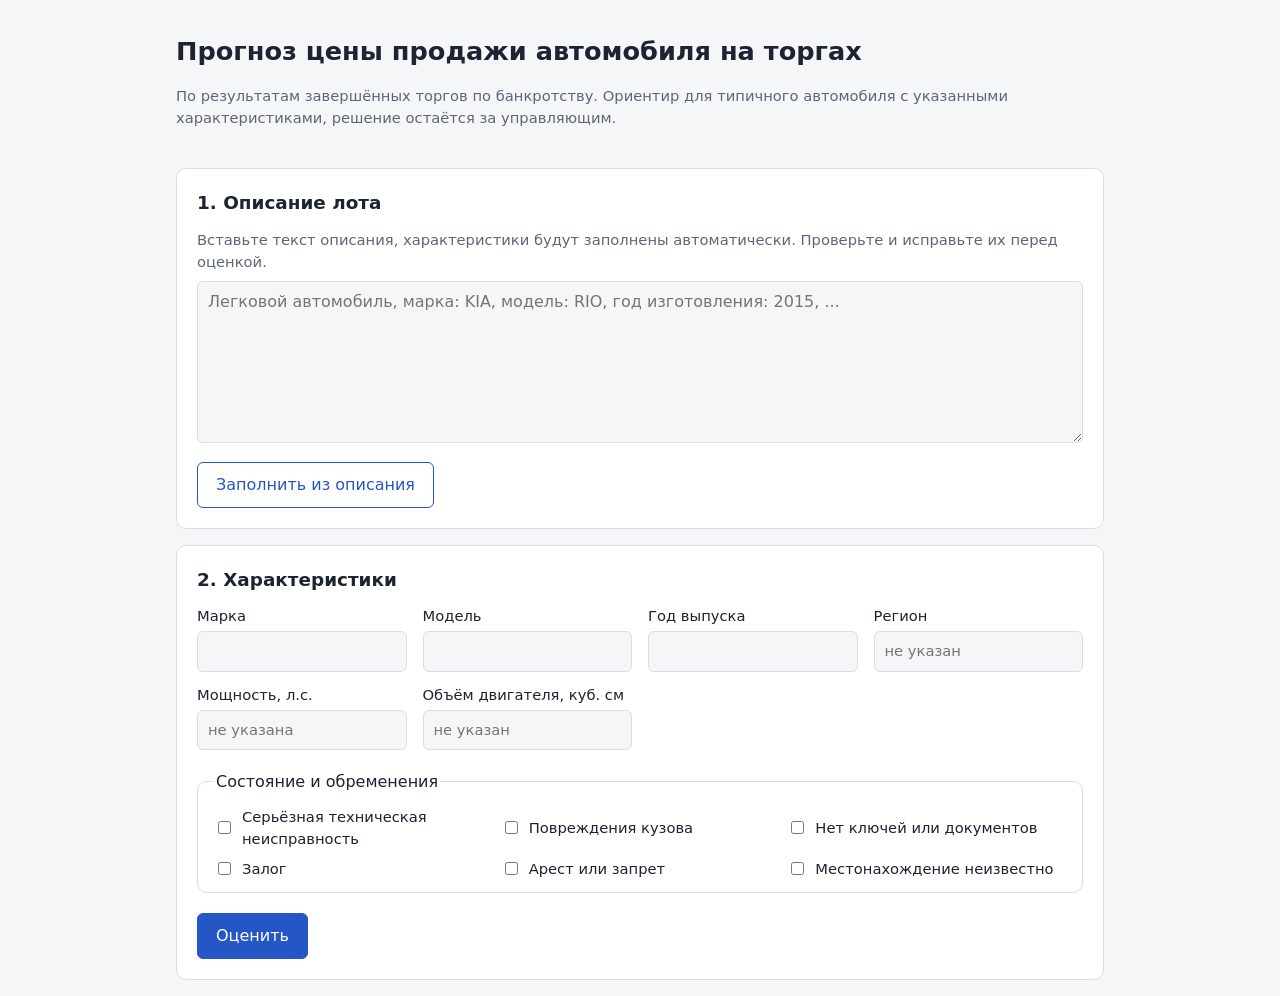
==== web/index.html @ de2bf685 "Collect and parse auction data, extract text features Co-Authored-By: Claude Opus 5.5 <noreply@anthr" ====
<!doctype html>
<html lang="ru">
<head>
  <meta charset="utf-8">
  <meta name="viewport" content="width=device-width, initial-scale=1">
  <title>Прогноз цены продажи</title>
  <link rel="stylesheet" href="style.css">
</head>
<body>
  <header class="header">
    <h1>Прогноз цены продажи автомобиля на торгах</h1>
    <p class="subtitle">По результатам завершённых торгов по банкротству. Ориентир для типичного автомобиля с указанными характеристиками, решение остаётся за управляющим.</p>
  </header>

  <main class="layout">
    <section class="card">
      <h2>1. Описание лота</h2>
      <label for="description" class="hint">Вставьте текст описания, характеристики будут заполнены автоматически. Проверьте и исправьте их перед оценкой.</label>
      <textarea id="description" rows="6" placeholder="Легковой автомобиль, марка: KIA, модель: RIO, год изготовления: 2015, ..."></textarea>
      <button type="button" id="extract-btn" class="secondary">Заполнить из описания</button>
    </section>

    <form id="lot-form" class="card">
      <h2>2. Характеристики</h2>
      <div class="grid">
        <label>Марка
          <input name="make" list="makes" required autocomplete="off">
          <datalist id="makes"></datalist>
        </label>
        <label>Модель
          <input name="model" required autocomplete="off">
        </label>
        <label>Год выпуска
          <input name="year" type="number" min="1960" max="2030" required>
        </label>
        <label>Регион
          <input name="region" placeholder="не указан">
        </label>
        <label>Мощность, л.с.
          <input name="power_hp" type="number" min="30" max="800" step="0.1" placeholder="не указана">
        </label>
        <label>Объём двигателя, куб. см
          <input name="engine_cc" type="number" min="600" max="8000" placeholder="не указан">
        </label>
      </div>

      <fieldset class="flags">
        <legend>Состояние и обременения</legend>
        <label title="Не на ходу, не заводится, требуется ремонт или замена двигателя или КПП, капитальный ремонт">
          <input type="checkbox" name="major_defect"> Серьёзная техническая неисправность
        </label>
        <label title="ДТП, вмятины, коррозия, деформация, разбитые стёкла и детали. Мелкие сколы не считаются">
          <input type="checkbox" name="damaged"> Повреждения кузова
        </label>
        <label title="Нет ключей, ПТС, СТС или других документов">
          <input type="checkbox" name="no_keys_or_docs"> Нет ключей или документов
        </label>
        <label title="Имущество в залоге">
          <input type="checkbox" name="pledge"> Залог
        </label>
        <label title="Арест, запрет на регистрационные действия, ограничения приставов">
          <input type="checkbox" name="arrest_or_ban"> Арест или запрет
        </label>
        <label title="Местонахождение неизвестно, ТС не передано управляющему, осмотр невозможен">
          <input type="checkbox" name="location_unknown"> Местонахождение неизвестно
        </label>
      </fieldset>

      <button type="submit" class="primary">Оценить</button>
    </form>

    <section id="result" class="card hidden" aria-live="polite">
      <h2>3. Оценка</h2>
      <p id="demo-note" class="warning hidden">Демо-режим: сервер модели не подключён, показаны условные данные.</p>
      <ul class="quartiles">
        <li><span class="share">25%</span> похожих автомобилей продаются дешевле <strong id="p25"></strong></li>
        <li><span class="share">50%</span> дешевле <strong id="p50"></strong></li>
        <li><span class="share">75%</span> дешевле <strong id="p75"></strong></li>
      </ul>
      <p class="hint">Половина похожих ТС продаётся в диапазоне от <span id="range-from"></span> до <span id="range-to"></span>. Это ориентир, стартовую цену выбирает управляющий.</p>
      <p id="reliability" class="warning hidden"></p>

      <h3>Рынок сейчас</h3>
      <p class="hint">Объявления на открытом рынке для сравнения. Цены в объявлениях обычно выше цены продажи на торгах.</p>
      <div id="market-links" class="market-links"></div>

      <h3>Главные факторы</h3>
      <ul id="factors" class="factors"></ul>

      <h3>Похожие проданные лоты</h3>
      <div class="table-wrap">
        <table>
          <thead>
            <tr><th>Автомобиль</th><th>Год</th><th>Дата продажи</th><th>Цена продажи</th><th></th></tr>
          </thead>
          <tbody id="comparables"></tbody>
        </table>
      </div>
    </section>
  </main>

  <script src="app.js"></script>
</body>
</html>
---- web/style.css ----
:root {
  --bg: #f5f6f8;
  --surface: #ffffff;
  --text: #1d2330;
  --muted: #5d6676;
  --border: #d9dde4;
  --accent: #2457c5;
  --accent-text: #ffffff;
  --warning-bg: #fff4d6;
  --warning-text: #6b4e00;
  --radius: 10px;
}

@media (prefers-color-scheme: dark) {
  :root {
    --bg: #14171d;
    --surface: #1d2129;
    --text: #e6e9ef;
    --muted: #9aa3b2;
    --border: #2e3440;
    --accent: #5b8cff;
    --accent-text: #0b0e13;
    --warning-bg: #3a2f10;
    --warning-text: #f2d48a;
  }
}

* {
  box-sizing: border-box;
}

body {
  margin: 0;
  background: var(--bg);
  color: var(--text);
  font: 16px/1.5 system-ui, -apple-system, "Segoe UI", Roboto, sans-serif;
}

.header {
  max-width: 960px;
  margin: 0 auto;
  padding: 32px 16px 8px;
}

h1 {
  margin: 0 0 8px;
  font-size: 1.6rem;
}

h2 {
  margin: 0 0 12px;
  font-size: 1.15rem;
}

h3 {
  margin: 24px 0 8px;
  font-size: 1rem;
}

.subtitle,
.hint {
  color: var(--muted);
  font-size: 0.92rem;
}

.layout {
  max-width: 960px;
  margin: 0 auto;
  padding: 16px;
  display: grid;
  gap: 16px;
}

.card {
  background: var(--surface);
  border: 1px solid var(--border);
  border-radius: var(--radius);
  padding: 20px;
}

.grid {
  display: grid;
  grid-template-columns: repeat(auto-fit, minmax(200px, 1fr));
  gap: 12px 16px;
}

label {
  display: flex;
  flex-direction: column;
  gap: 4px;
  font-size: 0.92rem;
}

input,
textarea {
  font: inherit;
  color: var(--text);
  background: var(--bg);
  border: 1px solid var(--border);
  border-radius: 6px;
  padding: 8px 10px;
}

textarea {
  width: 100%;
  margin: 8px 0 12px;
  resize: vertical;
}

input:focus,
textarea:focus,
button:focus-visible {
  outline: 2px solid var(--accent);
  outline-offset: 1px;
}

.flags {
  margin: 20px 0;
  border: 1px solid var(--border);
  border-radius: var(--radius);
  padding: 12px 16px;
  display: grid;
  grid-template-columns: repeat(auto-fit, minmax(260px, 1fr));
  gap: 8px;
}

.flags label {
  flex-direction: row;
  align-items: center;
  gap: 8px;
  cursor: help;
}

button {
  font: inherit;
  border-radius: 6px;
  padding: 10px 18px;
  cursor: pointer;
  border: 1px solid var(--accent);
}

.primary {
  background: var(--accent);
  color: var(--accent-text);
}

.secondary {
  background: transparent;
  color: var(--accent);
}

.quartiles {
  list-style: none;
  padding: 0;
  margin: 0 0 12px;
  display: grid;
  gap: 6px;
  font-size: 1.05rem;
}

.share {
  display: inline-block;
  min-width: 3.2em;
  font-weight: 600;
  color: var(--accent);
}

.factors {
  margin: 0;
  padding-left: 20px;
}

.market-links {
  display: grid;
  grid-template-columns: repeat(auto-fit, minmax(200px, 1fr));
  gap: 12px;
}

.market-card {
  display: flex;
  flex-direction: column;
  gap: 4px;
  padding: 14px 16px;
  border: 1px solid var(--border);
  border-radius: var(--radius);
  background: var(--bg);
  color: var(--text);
  text-decoration: none;
  transition: border-color 0.15s;
}

.market-card:hover,
.market-card:focus-visible {
  border-color: var(--accent);
}

.market-card .site {
  font-weight: 600;
}

.market-card .query {
  color: var(--muted);
  font-size: 0.9rem;
}

.market-card .open {
  margin-top: 6px;
  color: var(--accent);
  font-size: 0.9rem;
}

.warning {
  background: var(--warning-bg);
  color: var(--warning-text);
  border-radius: 6px;
  padding: 8px 12px;
  font-size: 0.92rem;
}

.table-wrap {
  overflow-x: auto;
}

table {
  width: 100%;
  border-collapse: collapse;
  font-size: 0.92rem;
}

th,
td {
  text-align: left;
  padding: 8px;
  border-bottom: 1px solid var(--border);
  white-space: nowrap;
}

td a {
  color: var(--accent);
}

.hidden {
  display: none;
}
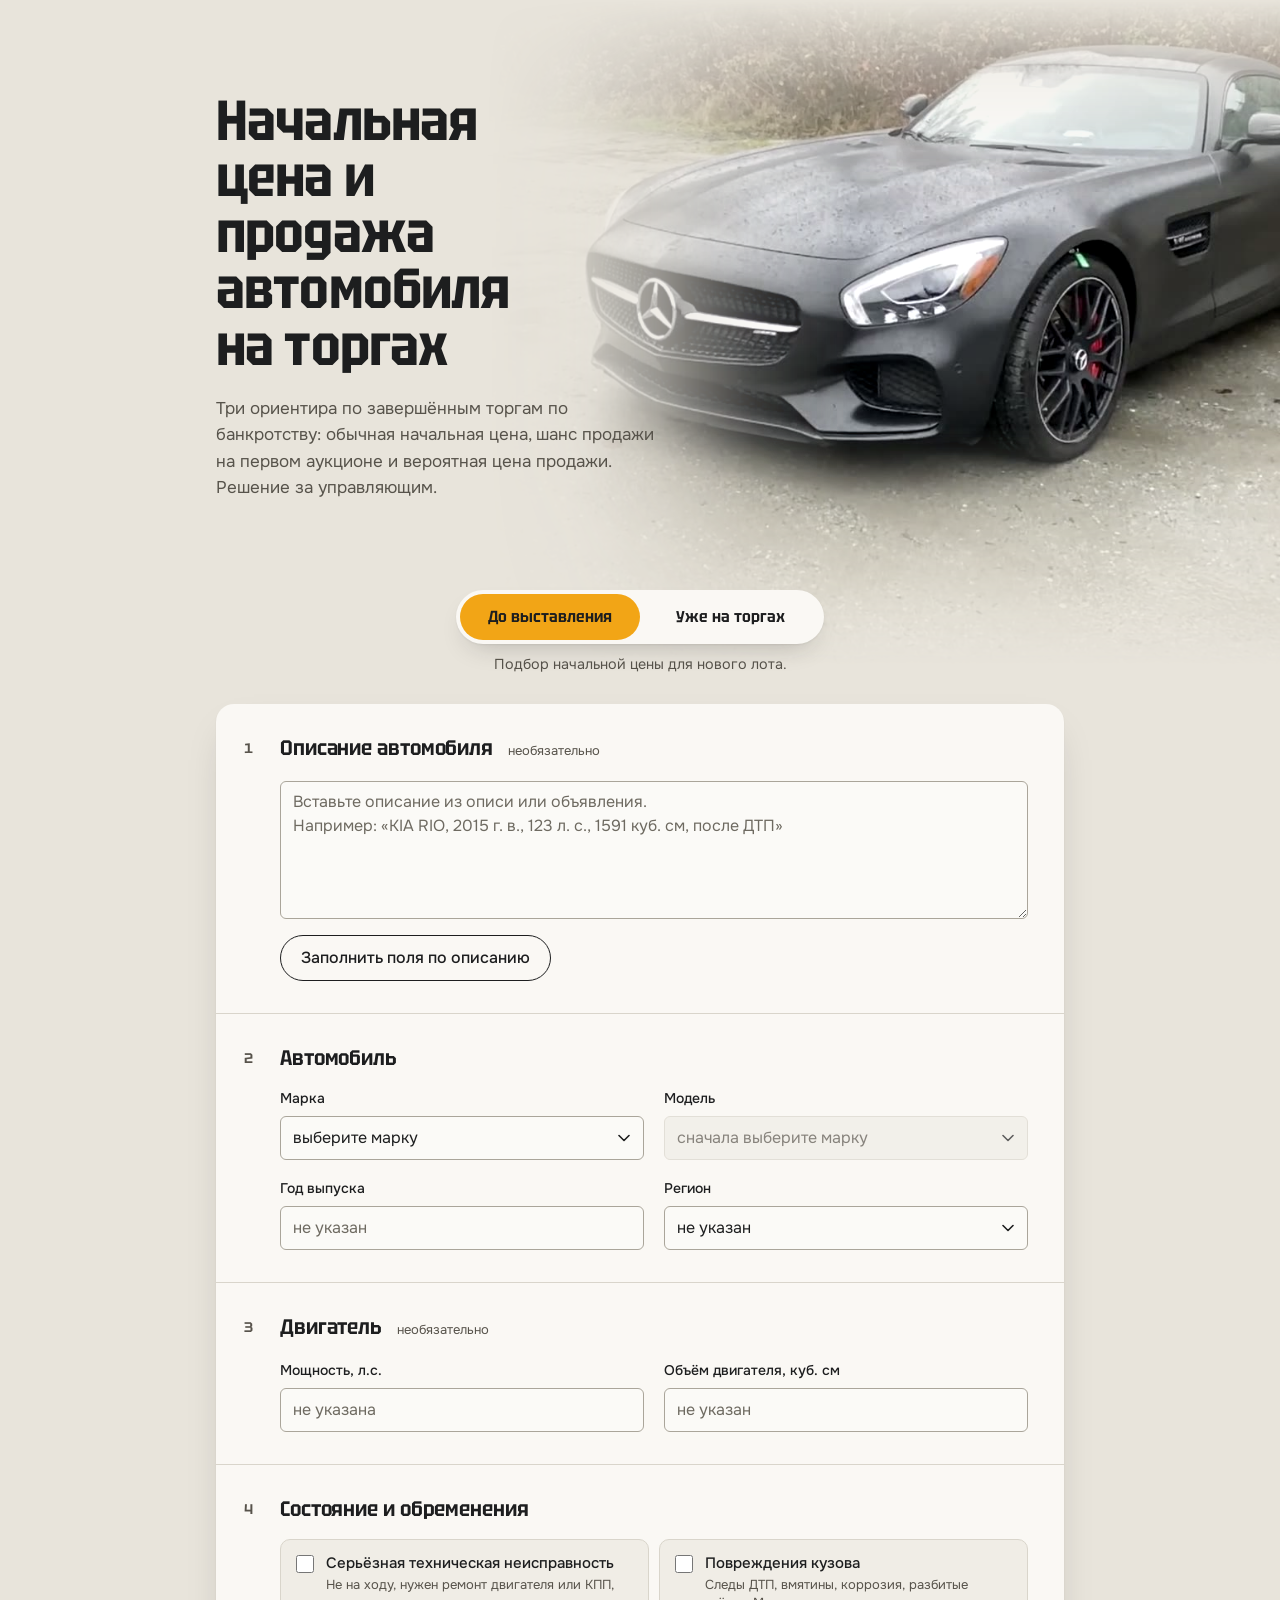
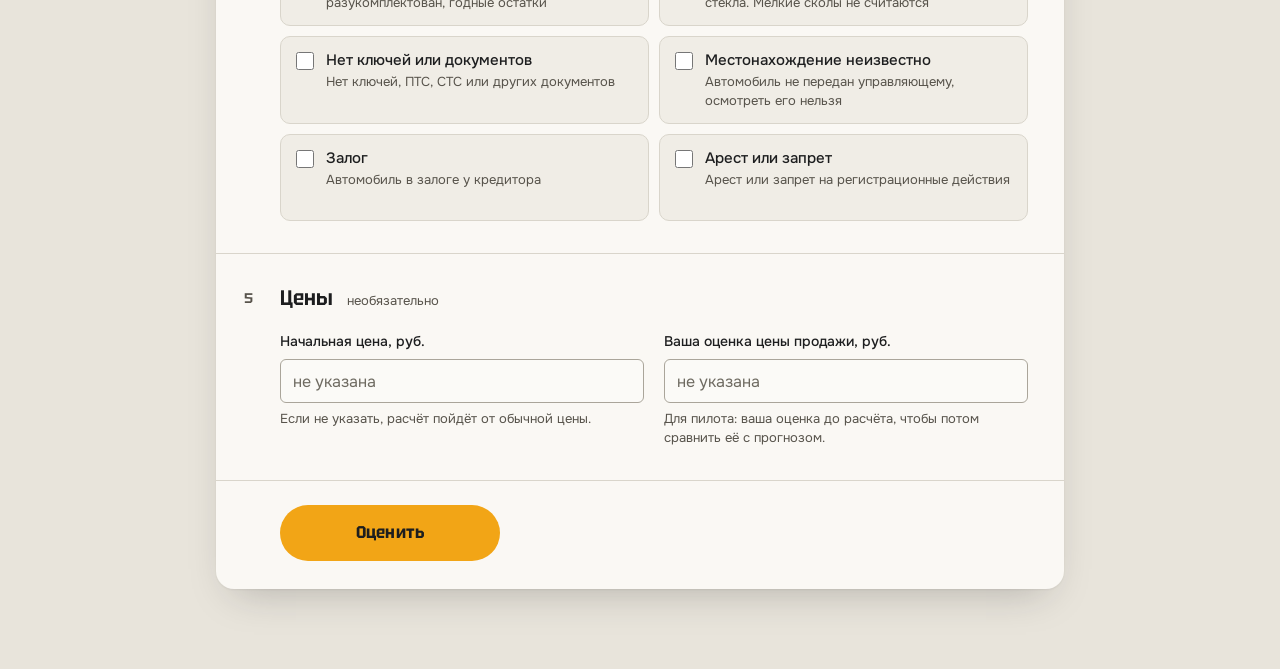
==== commit 4115ddac: "Add web UI, models and experiment journal Model work since the parsing commit: regex extraction rewr" ====
--- a/web/index.html
+++ b/web/index.html
@@ -3,102 +3,274 @@
 <head>
   <meta charset="utf-8">
   <meta name="viewport" content="width=device-width, initial-scale=1">
-  <title>Прогноз цены продажи</title>
-  <link rel="stylesheet" href="style.css">
+  <meta name="color-scheme" content="light">
+  <meta name="theme-color" content="#e8e4db">
+  <title>Цена автомобиля на торгах</title>
+  <link rel="preload" href="fonts/Onest.woff2" as="font" type="font/woff2" crossorigin>
+  <link rel="preload" href="fonts/Tektur.woff2" as="font" type="font/woff2" crossorigin>
+  <link rel="stylesheet" href="style.css?v=11">
 </head>
-<body>
-  <header class="header">
-    <h1>Прогноз цены продажи автомобиля на торгах</h1>
-    <p class="subtitle">По результатам завершённых торгов по банкротству. Ориентир для типичного автомобиля с указанными характеристиками, решение остаётся за управляющим.</p>
+<body data-mode="prepare">
+  <header class="hero">
+    <div class="hero-media" aria-hidden="true">
+      <video id="hero-video" class="hero-video" src="media/amg.mp4" poster="media/amg.jpg" muted loop playsinline preload="auto"></video>
+    </div>
+    <div class="hero-inner">
+      <h1>Начальная цена и продажа автомобиля на торгах</h1>
+      <p class="subtitle">Три ориентира по завершённым торгам по банкротству: обычная начальная цена, шанс продажи на первом аукционе и вероятная цена продажи. Решение за управляющим.</p>
+    </div>
   </header>
 
   <main class="layout">
-    <section class="card">
-      <h2>1. Описание лота</h2>
-      <label for="description" class="hint">Вставьте текст описания, характеристики будут заполнены автоматически. Проверьте и исправьте их перед оценкой.</label>
-      <textarea id="description" rows="6" placeholder="Легковой автомобиль, марка: KIA, модель: RIO, год изготовления: 2015, ..."></textarea>
-      <button type="button" id="extract-btn" class="secondary">Заполнить из описания</button>
-    </section>
-
-    <form id="lot-form" class="card">
-      <h2>2. Характеристики</h2>
-      <div class="grid">
-        <label>Марка
-          <input name="make" list="makes" required autocomplete="off">
-          <datalist id="makes"></datalist>
-        </label>
-        <label>Модель
-          <input name="model" required autocomplete="off">
-        </label>
-        <label>Год выпуска
-          <input name="year" type="number" min="1960" max="2030" required>
-        </label>
-        <label>Регион
-          <input name="region" placeholder="не указан">
-        </label>
-        <label>Мощность, л.с.
-          <input name="power_hp" type="number" min="30" max="800" step="0.1" placeholder="не указана">
-        </label>
-        <label>Объём двигателя, куб. см
-          <input name="engine_cc" type="number" min="600" max="8000" placeholder="не указан">
-        </label>
-      </div>
-
-      <fieldset class="flags">
-        <legend>Состояние и обременения</legend>
-        <label title="Не на ходу, не заводится, требуется ремонт или замена двигателя или КПП, капитальный ремонт">
-          <input type="checkbox" name="major_defect"> Серьёзная техническая неисправность
-        </label>
-        <label title="ДТП, вмятины, коррозия, деформация, разбитые стёкла и детали. Мелкие сколы не считаются">
-          <input type="checkbox" name="damaged"> Повреждения кузова
-        </label>
-        <label title="Нет ключей, ПТС, СТС или других документов">
-          <input type="checkbox" name="no_keys_or_docs"> Нет ключей или документов
-        </label>
-        <label title="Имущество в залоге">
-          <input type="checkbox" name="pledge"> Залог
-        </label>
-        <label title="Арест, запрет на регистрационные действия, ограничения приставов">
-          <input type="checkbox" name="arrest_or_ban"> Арест или запрет
-        </label>
-        <label title="Местонахождение неизвестно, ТС не передано управляющему, осмотр невозможен">
-          <input type="checkbox" name="location_unknown"> Местонахождение неизвестно
-        </label>
-      </fieldset>
-
-      <button type="submit" class="primary">Оценить</button>
-    </form>
-
-    <section id="result" class="card hidden" aria-live="polite">
-      <h2>3. Оценка</h2>
-      <p id="demo-note" class="warning hidden">Демо-режим: сервер модели не подключён, показаны условные данные.</p>
-      <ul class="quartiles">
-        <li><span class="share">25%</span> похожих автомобилей продаются дешевле <strong id="p25"></strong></li>
-        <li><span class="share">50%</span> дешевле <strong id="p50"></strong></li>
-        <li><span class="share">75%</span> дешевле <strong id="p75"></strong></li>
-      </ul>
-      <p class="hint">Половина похожих ТС продаётся в диапазоне от <span id="range-from"></span> до <span id="range-to"></span>. Это ориентир, стартовую цену выбирает управляющий.</p>
-      <p id="reliability" class="warning hidden"></p>
-
-      <h3>Рынок сейчас</h3>
-      <p class="hint">Объявления на открытом рынке для сравнения. Цены в объявлениях обычно выше цены продажи на торгах.</p>
-      <div id="market-links" class="market-links"></div>
-
-      <h3>Главные факторы</h3>
-      <ul id="factors" class="factors"></ul>
-
-      <h3>Похожие проданные лоты</h3>
-      <div class="table-wrap">
-        <table>
-          <thead>
-            <tr><th>Автомобиль</th><th>Год</th><th>Дата продажи</th><th>Цена продажи</th><th></th></tr>
-          </thead>
-          <tbody id="comparables"></tbody>
-        </table>
-      </div>
+    <div class="mode-bar">
+      <div class="mode-switch" role="tablist" aria-label="Что вы делаете">
+        <span class="mode-thumb" aria-hidden="true"></span>
+        <button type="button" role="tab" aria-selected="true" data-mode="prepare">До выставления</button>
+        <button type="button" role="tab" aria-selected="false" data-mode="check">Уже на торгах</button>
+      </div>
+      <p class="mode-note prepare-only">Подбор начальной цены для нового лота.</p>
+      <p class="mode-note check-only">Оценка лота на ЦДТ.</p>
+    </div>
+
+    <div class="sheet">
+      <section class="step" aria-labelledby="s1">
+        <span class="step-num" aria-hidden="true">1</span>
+        <div class="step-body prepare-only">
+          <h2 id="s1">Описание автомобиля <span class="optional">необязательно</span></h2>
+          <textarea id="description" rows="5" maxlength="20000" placeholder="Вставьте описание из описи или объявления.&#10;Например: «KIA RIO, 2015 г. в., 123 л. с., 1591 куб. см, после ДТП»"></textarea>
+          <div class="row">
+            <button type="button" id="extract-btn" class="secondary">Заполнить поля по описанию</button>
+            <p id="extract-status" class="status" role="status"></p>
+          </div>
+        </div>
+        <div class="step-body check-only">
+          <h2 id="s1-check">Ссылка на карточку лота</h2>
+          <div class="link-row">
+            <label class="field"><span class="sr-only">Ссылка на карточку лота ЦДТ</span>
+              <input id="lot-link" maxlength="300" placeholder="https://torgi.cdtrf.ru/trades/361833" autocomplete="off" inputmode="url">
+            </label>
+            <button type="button" id="link-btn" class="secondary">Загрузить</button>
+          </div>
+          <p id="link-status" class="status" role="status"></p>
+        </div>
+      </section>
+
+      <form id="lot-form" novalidate>
+        <section class="step" aria-labelledby="s2">
+          <span class="step-num" aria-hidden="true">2</span>
+          <div class="step-body">
+            <h2 id="s2">Автомобиль</h2>
+            <div class="grid two">
+              <label class="field"><span class="field-name">Марка</span>
+                <select name="make" required></select>
+              </label>
+              <label class="field"><span class="field-name">Модель</span>
+                <select name="model" required disabled></select>
+                <input name="model_other" class="hidden" maxlength="60" placeholder="впишите модель" autocomplete="off">
+              </label>
+              <label class="field"><span class="field-name">Год выпуска</span>
+                <input name="year" class="num" inputmode="numeric" maxlength="4" placeholder="не указан" required autocomplete="off">
+              </label>
+              <label class="field"><span class="field-name">Регион</span>
+                <select name="region">
+                  <option value="">не указан</option>
+                </select>
+              </label>
+            </div>
+          </div>
+        </section>
+
+        <section class="step" aria-labelledby="s3">
+          <span class="step-num" aria-hidden="true">3</span>
+          <div class="step-body">
+            <h2 id="s3">Двигатель <span class="optional">необязательно</span></h2>
+            <div class="grid two">
+              <label class="field"><span class="field-name">Мощность, л.с.</span>
+                <input name="power_hp" class="num" inputmode="decimal" maxlength="6" placeholder="не указана" autocomplete="off">
+              </label>
+              <label class="field"><span class="field-name">Объём двигателя, куб. см</span>
+                <input name="engine_cc" class="num" inputmode="numeric" maxlength="5" placeholder="не указан" autocomplete="off">
+              </label>
+            </div>
+          </div>
+        </section>
+
+        <section class="step" aria-labelledby="s4">
+          <span class="step-num" aria-hidden="true">4</span>
+          <div class="step-body">
+            <h2 id="s4">Состояние и обременения</h2>
+            <div class="grid two flags">
+              <label class="check">
+                <input type="checkbox" name="major_defect">
+                <span class="check-text"><span class="check-name">Серьёзная техническая неисправность</span><small>Не на ходу, нужен ремонт двигателя или КПП, разукомплектован, годные остатки</small></span>
+              </label>
+              <label class="check">
+                <input type="checkbox" name="damaged">
+                <span class="check-text"><span class="check-name">Повреждения кузова</span><small>Следы ДТП, вмятины, коррозия, разбитые стёкла. Мелкие сколы не считаются</small></span>
+              </label>
+              <label class="check">
+                <input type="checkbox" name="no_keys_or_docs">
+                <span class="check-text"><span class="check-name">Нет ключей или документов</span><small>Нет ключей, ПТС, СТС или других документов</small></span>
+              </label>
+              <label class="check">
+                <input type="checkbox" name="location_unknown">
+                <span class="check-text"><span class="check-name">Местонахождение неизвестно</span><small>Автомобиль не передан управляющему, осмотреть его нельзя</small></span>
+              </label>
+              <label class="check">
+                <input type="checkbox" name="pledge">
+                <span class="check-text"><span class="check-name">Залог</span><small>Автомобиль в залоге у кредитора</small></span>
+              </label>
+              <label class="check">
+                <input type="checkbox" name="arrest_or_ban">
+                <span class="check-text"><span class="check-name">Арест или запрет</span><small>Арест или запрет на регистрационные действия</small></span>
+              </label>
+            </div>
+          </div>
+        </section>
+
+        <section class="step prepare-only" aria-labelledby="s5">
+          <span class="step-num" aria-hidden="true">5</span>
+          <div class="step-body">
+            <h2 id="s5">Цены <span class="optional">необязательно</span></h2>
+            <div class="grid two">
+              <label class="field"><span class="field-name">Начальная цена, руб.</span>
+                <input name="first_price" class="num" inputmode="numeric" maxlength="11" placeholder="не указана" autocomplete="off">
+                <span class="field-note">Если не указать, расчёт пойдёт от обычной цены.</span>
+              </label>
+              <label class="field prepare-only"><span class="field-name">Ваша оценка цены продажи, руб.</span>
+                <input name="blind_estimate" class="num" inputmode="numeric" maxlength="11" placeholder="не указана" autocomplete="off">
+                <span class="field-note">Для пилота: ваша оценка до расчёта, чтобы потом сравнить её с прогнозом.</span>
+              </label>
+            </div>
+          </div>
+        </section>
+
+        <div class="submit-row">
+          <button type="submit" class="primary">Оценить</button>
+        </div>
+      </form>
+    </div>
+
+    <section id="result" class="sheet result hidden" aria-labelledby="s6" aria-live="polite" tabindex="-1">
+      <div class="print-header" id="print-header">
+        <p class="print-title">Справка: начальная цена и прогноз продажи на торгах</p>
+        <p id="print-lot"></p>
+        <p id="print-flags"></p>
+        <p class="print-meta" id="print-meta"></p>
+      </div>
+      <div class="step">
+        <span class="step-num" aria-hidden="true">6</span>
+        <div class="step-body">
+          <h2 id="s6">Начальная цена</h2>
+          <p id="demo-note" class="warning hidden">Демо-режим: сервер модели не подключён, показаны условные данные.</p>
+
+          <div class="forecast">
+            <p class="forecast-label">Обычная начальная цена для таких автомобилей</p>
+            <p class="forecast-value" id="typical-p50"></p>
+            <p class="forecast-range">У половины похожих лотов начальная цена от <span><span id="typical-from"></span> до <span id="typical-to"></span></span></p>
+          </div>
+
+          <h3>Доля продаж на первых торгах</h3>
+          <p class="hint">Варианты начальной цены и доля похожих лотов, проданных при ней на первом аукционе. Первый аукцион - около 25 дней приёма заявок; если покупателя нет, следует повторный аукцион на 10% дешевле, затем публичное предложение.<span class="screen-only prepare-only"> Выберите цену или впишите свою.</span><span class="screen-only check-only"> Нажмите на цену, чтобы увидеть прогноз.</span></p>
+          <ol class="ladder" id="ladder" aria-label="Начальная цена и доля продаж на первых торгах"></ol>
+          <form id="price-form" class="price-form prepare-only" novalidate>
+            <label class="field"><span class="field-name">Начальная цена, руб.</span>
+              <input id="chosen-price" name="chosen_price" class="num" inputmode="numeric" maxlength="11" placeholder="например: 850 000" autocomplete="off" aria-describedby="chosen-error">
+              <span class="field-error" id="chosen-error"></span>
+            </label>
+            <button type="submit" class="secondary">Рассчитать</button>
+          </form>
+          <p id="reliability" class="warning hidden"></p>
+        </div>
+      </div>
+
+      <div class="step">
+        <span class="step-num" aria-hidden="true">7</span>
+        <div class="step-body">
+          <h2 id="s7">При начальной цене <span id="chosen-label" class="nowrap"></span></h2>
+          <div class="grid two scenarios">
+            <div class="scenario now">
+              <p class="scenario-share" id="share-now"></p>
+              <p class="scenario-name">Продастся на первых торгах</p>
+              <p class="scenario-time" id="time-now"></p>
+              <p class="scenario-note">Не ниже начальной цены, при нескольких участниках выше.</p>
+            </div>
+            <div class="scenario later">
+              <p class="scenario-share" id="share-later"></p>
+              <p class="scenario-name">Перейдёт на повторный аукцион или публичное предложение</p>
+              <p class="scenario-time" id="time-later"></p>
+              <p class="scenario-note">Повторный аукцион на 10% дешевле, дальше цена снижается по графику.</p>
+            </div>
+          </div>
+
+          <div class="forecast sale">
+            <p class="forecast-label">Ожидаемая цена продажи</p>
+            <p class="forecast-value" id="p50-big"></p>
+            <p class="forecast-range">Половина похожих автомобилей продаётся за <span><span id="range-from"></span> - <span id="range-to"></span></span></p>
+          </div>
+
+          <div class="ruler" id="ruler" aria-hidden="true">
+            <div class="ruler-top"><span class="tick-label p50" id="ruler-p50"></span></div>
+            <div class="ruler-track">
+              <div class="ruler-ticks" id="ruler-ticks"></div>
+              <div class="ruler-band" id="ruler-band"></div>
+              <div class="ruler-median" id="ruler-median"></div>
+              <div class="ruler-start hidden" id="ruler-start"></div>
+            </div>
+            <div class="ruler-bottom">
+              <span class="tick-label p25" id="ruler-p25"></span>
+              <span class="tick-label p75" id="ruler-p75"></span>
+            </div>
+          </div>
+          <p id="start-legend" class="legend hidden"><span class="start-mark" aria-hidden="true"></span>Начальная цена: <span id="start-value"></span></p>
+
+          <p class="quartiles"><strong>25%</strong> похожих автомобилей продаются дешевле <strong id="p25"></strong>, <strong>50%</strong> - дешевле <strong id="p50"></strong>, <strong>75%</strong> - дешевле <strong id="p75"></strong>.</p>
+          <p class="hint">Это статистика по похожим лотам, а не гарантия. Начальную цену выбирает управляющий.</p>
+        </div>
+      </div>
+
+      <div class="step">
+        <span class="step-num" aria-hidden="true">8</span>
+        <div class="step-body">
+          <h2 id="s8">Обоснование</h2>
+          <details class="basis">
+            <summary>Рынок, факторы и похожие проданные лоты</summary>
+
+            <h3>Рынок банкротных продаж</h3>
+            <p class="market-line">Без учёта начальной цены похожие автомобили продаются за <strong id="market-from"></strong> - <strong id="market-to"></strong> (медиана <strong id="market-p50"></strong>).</p>
+
+            <h3>Что влияет на цену</h3>
+            <ul id="factors" class="factors"></ul>
+
+            <h3>Похожие проданные лоты</h3>
+            <div class="table-wrap">
+              <table class="comparables">
+                <thead>
+                  <tr><th>Автомобиль</th><th class="r">Год</th><th>Дата продажи</th><th class="r">Цена продажи</th><th><span class="sr-only">Ссылка</span></th></tr>
+                </thead>
+                <tbody id="comparables"></tbody>
+              </table>
+            </div>
+
+            <h3 class="screen-only">Объявления о продаже</h3>
+            <p class="hint screen-only">Для сравнения. Цены в объявлениях обычно выше, чем на торгах.</p>
+            <div id="market-links" class="market-links"></div>
+          </details>
+        </div>
+      </div>
+
+      <div class="result-actions">
+        <button type="button" class="secondary" id="print-btn">Скачать справку</button>
+        <p class="hint">Откроется печать: выберите «Сохранить как PDF».</p>
+      </div>
+      <div class="result-actions pilot-actions prepare-only">
+        <button type="button" class="secondary" id="pilot-save">Сохранить в журнал пилота</button>
+        <p class="hint"><span id="pilot-status" class="status" role="status">Сохранятся автомобиль, ваша оценка, начальная цена и прогноз.</span> <a href="pilot.html">Журнал пилота</a></p>
+      </div>
+      <p class="print-note">Статистика по завершённым торгам по банкротству на ЭТП ЦДТ, а не гарантия результата. Начальную цену выбирает арбитражный управляющий.</p>
     </section>
   </main>
 
-  <script src="app.js"></script>
+  <script src="app.js?v=11"></script>
 </body>
 </html>
--- a/web/style.css
+++ b/web/style.css
@@ -1,244 +1,1589 @@
+@font-face {
+  font-family: "Onest";
+  src: url("fonts/Onest.woff2") format("woff2");
+  font-weight: 100 900;
+  font-display: swap;
+}
+
+@font-face {
+  font-family: "Tektur";
+  src: url("fonts/Tektur.woff2") format("woff2");
+  font-weight: 400 900;
+  font-stretch: 75% 100%;
+  font-display: swap;
+}
+
 :root {
-  --bg: #f5f6f8;
-  --surface: #ffffff;
-  --text: #1d2330;
-  --muted: #5d6676;
-  --border: #d9dde4;
-  --accent: #2457c5;
-  --accent-text: #ffffff;
-  --warning-bg: #fff4d6;
-  --warning-text: #6b4e00;
-  --radius: 10px;
-}
-
-@media (prefers-color-scheme: dark) {
-  :root {
-    --bg: #14171d;
-    --surface: #1d2129;
-    --text: #e6e9ef;
-    --muted: #9aa3b2;
-    --border: #2e3440;
-    --accent: #5b8cff;
-    --accent-text: #0b0e13;
-    --warning-bg: #3a2f10;
-    --warning-text: #f2d48a;
-  }
+  --concrete: #e8e4db;
+  --concrete-deep: #ddd8cd;
+  --paper: #faf8f4;
+  --paper-2: #f0ede6;
+  --graphite: #1d1e1f;
+  --graphite-2: #34363a;
+  --steel: #57534b;
+  --rule: #d9d5cb;
+  --rule-strong: #aaa59a;
+  --amber: #f2a516;
+  --amber-hover: #ffb52e;
+  --amber-soft: #f7ead0;
+  --amber-band: #f5be52;
+  --umber: #7d4a0e;
+  --moss: #3f6537;
+  --moss-soft: #e3e8d9;
+  --rust: #a23a1f;
+  --rust-soft: #f3e1d9;
+  --warning-bg: #efe2c4;
+  --warning-text: #4f3a0c;
+  --radius-sheet: 18px;
+  --radius-tile: 10px;
+  --radius-input: 6px;
+  --gutter: 64px;
+  --ease-out: cubic-bezier(0.16, 1, 0.3, 1);
+  --display: "Tektur", "Onest", system-ui, sans-serif;
+  color-scheme: light;
+  font-family: "Onest", system-ui, -apple-system, "Segoe UI", Roboto, sans-serif;
+  scrollbar-color: var(--rule-strong) var(--concrete);
+  accent-color: var(--graphite);
 }
 
 * {
   box-sizing: border-box;
 }
 
+::selection {
+  background: var(--amber);
+  color: var(--graphite);
+}
+
 body {
   margin: 0;
-  background: var(--bg);
-  color: var(--text);
-  font: 16px/1.5 system-ui, -apple-system, "Segoe UI", Roboto, sans-serif;
-}
-
-.header {
-  max-width: 960px;
+  background: var(--concrete);
+  color: var(--graphite);
+  font-size: 16px;
+  line-height: 1.5;
+  caret-color: var(--graphite);
+  -webkit-font-smoothing: antialiased;
+}
+
+h1,
+h2,
+h3,
+p {
+  margin: 0;
+}
+
+.hero {
+  position: relative;
+  isolation: isolate;
+  min-height: clamp(460px, 74vh, 680px);
+  overflow: hidden;
+}
+
+.hero-media {
+  position: absolute;
+  top: 0;
+  right: 0;
+  bottom: 0;
+  width: min(62vw, 1000px);
+  z-index: -1;
+  --fade-x: linear-gradient(90deg, transparent 0%, rgba(0, 0, 0, 0.08) 10%, rgba(0, 0, 0, 0.35) 22%, rgba(0, 0, 0, 0.75) 34%, #000 46%);
+  --fade-y: linear-gradient(180deg, transparent 0%, rgba(0, 0, 0, 0.55) 14%, #000 30%, #000 64%, rgba(0, 0, 0, 0.4) 84%, transparent 100%);
+  -webkit-mask-image: var(--fade-x), var(--fade-y);
+  -webkit-mask-composite: source-in;
+  mask-image: var(--fade-x), var(--fade-y);
+  mask-composite: intersect;
+}
+
+.hero-video {
+  width: 100%;
+  height: 100%;
+  object-fit: cover;
+  object-position: 40% 100%;
+  transform: scale(1.12);
+  transform-origin: 40% 100%;
+  filter: saturate(0.8) contrast(1.04);
+}
+
+.hero-inner {
+  max-width: 880px;
+  min-height: inherit;
   margin: 0 auto;
-  padding: 32px 16px 8px;
+  padding: 56px 16px 128px;
+  display: flex;
+  flex-direction: column;
+  justify-content: center;
 }
 
 h1 {
-  margin: 0 0 8px;
-  font-size: 1.6rem;
+  font-family: var(--display);
+  font-size: clamp(2.4rem, 4.4vw, 3.9rem);
+  font-weight: 640;
+  font-stretch: 88%;
+  line-height: 1;
+  letter-spacing: -0.015em;
+  max-width: 11.5ch;
+  text-wrap: balance;
+}
+
+.subtitle {
+  margin-top: 22px;
+  color: var(--steel);
+  font-size: 1.0625rem;
+  line-height: 1.55;
+  max-width: 40ch;
+}
+
+.layout {
+  position: relative;
+  max-width: 880px;
+  margin: -76px auto 0;
+  padding: 0 16px 80px;
+  display: grid;
+  gap: 24px;
+}
+
+.mode-bar {
+  display: grid;
+  justify-items: center;
+  gap: 10px;
+  margin-bottom: 4px;
+}
+
+.mode-switch {
+  position: relative;
+  display: grid;
+  grid-template-columns: 1fr 1fr;
+  padding: 4px;
+  border-radius: 999px;
+  background: var(--paper);
+  box-shadow: 0 1px 2px rgba(29, 30, 31, 0.06), 0 12px 28px -14px rgba(29, 30, 31, 0.3);
+}
+
+.mode-switch button {
+  position: relative;
+  z-index: 1;
+  min-width: 180px;
+  padding: 10px 22px;
+  background: transparent;
+  color: var(--graphite);
+  font-family: var(--display);
+  font-weight: 600;
+  font-stretch: 92%;
+  transition: color 0.25s var(--ease-out);
+}
+
+.mode-switch button[aria-selected="true"] {
+  color: var(--graphite);
+}
+
+.mode-thumb {
+  position: absolute;
+  top: 4px;
+  bottom: 4px;
+  left: 4px;
+  width: calc(50% - 4px);
+  border-radius: 999px;
+  background: var(--amber);
+  transition: transform 0.3s var(--ease-out);
+}
+
+[data-mode="check"] .mode-thumb {
+  transform: translateX(100%);
+}
+
+.mode-note {
+  color: var(--steel);
+  font-size: 0.9rem;
+  text-align: center;
+}
+
+[data-mode="prepare"] .check-only,
+[data-mode="check"] .prepare-only {
+  display: none !important;
+}
+
+.link-row {
+  display: flex;
+  gap: 12px;
+  flex-wrap: wrap;
+}
+
+.link-row .field {
+  flex: 1 1 320px;
+}
+
+.link-row .secondary {
+  height: 44px;
+}
+
+#link-status:not(:empty) {
+  margin-top: 10px;
+}
+
+.sheet {
+  background: var(--paper);
+  border-radius: var(--radius-sheet);
+  box-shadow: 0 1px 2px rgba(29, 30, 31, 0.06), 0 18px 40px -18px rgba(29, 30, 31, 0.28);
+}
+
+.step {
+  display: grid;
+  grid-template-columns: var(--gutter) minmax(0, 1fr);
+  padding: 30px 36px 32px 0;
+  border-top: 1px solid var(--rule);
+}
+
+.sheet > .step:first-child {
+  border-top: 0;
+}
+
+.step-num {
+  justify-self: center;
+  font-family: var(--display);
+  font-size: 0.875rem;
+  font-weight: 600;
+  line-height: 1.75rem;
+  color: var(--steel);
+  font-variant-numeric: tabular-nums;
+}
+
+.step-body {
+  min-width: 0;
 }
 
 h2 {
-  margin: 0 0 12px;
-  font-size: 1.15rem;
+  font-family: var(--display);
+  font-size: 1.3125rem;
+  line-height: 1.75rem;
+  font-weight: 600;
+  font-stretch: 92%;
+  letter-spacing: -0.005em;
+  margin-bottom: 16px;
 }
 
 h3 {
-  margin: 24px 0 8px;
-  font-size: 1rem;
-}
-
-.subtitle,
+  font-family: var(--display);
+  font-size: 1.0625rem;
+  font-weight: 600;
+  font-stretch: 92%;
+  margin: 40px 0 12px;
+}
+
+.optional {
+  margin-left: 10px;
+  font-family: "Onest", system-ui, sans-serif;
+  font-size: 0.8125rem;
+  font-weight: 400;
+  color: var(--steel);
+  letter-spacing: 0;
+}
+
 .hint {
-  color: var(--muted);
-  font-size: 0.92rem;
-}
-
-.layout {
-  max-width: 960px;
-  margin: 0 auto;
-  padding: 16px;
-  display: grid;
-  gap: 16px;
-}
-
-.card {
-  background: var(--surface);
-  border: 1px solid var(--border);
-  border-radius: var(--radius);
-  padding: 20px;
+  display: block;
+  color: var(--steel);
+  font-size: 0.9rem;
+  max-width: 68ch;
 }
 
 .grid {
   display: grid;
-  grid-template-columns: repeat(auto-fit, minmax(200px, 1fr));
-  gap: 12px 16px;
-}
-
-label {
+  gap: 18px 20px;
+}
+
+.grid.two {
+  grid-template-columns: 1fr 1fr;
+}
+
+.field {
   display: flex;
   flex-direction: column;
-  gap: 4px;
-  font-size: 0.92rem;
+  gap: 7px;
+  min-width: 0;
+}
+
+.field-name {
+  font-size: 0.875rem;
+  font-weight: 500;
 }
 
 input,
-textarea {
-  font: inherit;
-  color: var(--text);
-  background: var(--bg);
-  border: 1px solid var(--border);
-  border-radius: 6px;
-  padding: 8px 10px;
-}
-
-textarea {
-  width: 100%;
-  margin: 8px 0 12px;
-  resize: vertical;
-}
-
-input:focus,
-textarea:focus,
-button:focus-visible {
-  outline: 2px solid var(--accent);
-  outline-offset: 1px;
-}
-
-.flags {
-  margin: 20px 0;
-  border: 1px solid var(--border);
-  border-radius: var(--radius);
-  padding: 12px 16px;
-  display: grid;
-  grid-template-columns: repeat(auto-fit, minmax(260px, 1fr));
-  gap: 8px;
-}
-
-.flags label {
-  flex-direction: row;
-  align-items: center;
-  gap: 8px;
-  cursor: help;
-}
-
+select,
+textarea,
 button {
   font: inherit;
-  border-radius: 6px;
-  padding: 10px 18px;
+}
+
+input,
+select,
+textarea {
+  color: var(--graphite);
+  background: #fbfaf7;
+  border: 1px solid var(--rule-strong);
+  border-radius: var(--radius-input);
+  padding: 8px 12px;
+  transition: border-color 0.15s ease, box-shadow 0.15s ease;
+}
+
+input::placeholder,
+textarea::placeholder {
+  color: #6e6a61;
+}
+
+select,
+.field > input {
+  width: 100%;
+  height: 44px;
+}
+
+select {
+  appearance: none;
+  padding-right: 36px;
+  background-image: url("data:image/svg+xml,%3Csvg xmlns='http://www.w3.org/2000/svg' width='12' height='8' viewBox='0 0 12 8'%3E%3Cpath d='M1 1.5 6 6.5l5-5' fill='none' stroke='%231d1e1f' stroke-width='1.6' stroke-linecap='round' stroke-linejoin='round'/%3E%3C/svg%3E");
+  background-repeat: no-repeat;
+  background-position: right 13px center;
+}
+
+.field > input + input {
+  margin-top: 2px;
+}
+
+.num {
+  font-variant-numeric: tabular-nums;
+}
+
+select:disabled,
+input:disabled {
+  background-color: var(--paper-2);
+  color: var(--steel);
+  border-color: var(--rule);
+  cursor: not-allowed;
+}
+
+input::-webkit-contacts-auto-fill-button,
+input::-webkit-credentials-auto-fill-button {
+  display: none !important;
+  visibility: hidden;
+  pointer-events: none;
+}
+
+[aria-invalid="true"] {
+  border-color: var(--rust);
+  box-shadow: 0 0 0 1px var(--rust);
+}
+
+.field-error {
+  font-size: 0.8125rem;
+  line-height: 1.35;
+  color: var(--rust);
+}
+
+.field-error:empty {
+  display: none;
+}
+
+input:hover:not(:disabled),
+select:hover:not(:disabled),
+textarea:hover {
+  border-color: var(--graphite-2);
+}
+
+textarea {
+  display: block;
+  width: 100%;
+  margin: 2px 0 16px;
+  resize: vertical;
+  line-height: 1.5;
+}
+
+:focus-visible {
+  outline: 2px solid var(--graphite);
+  outline-offset: 3px;
+}
+
+input:focus-visible,
+select:focus-visible,
+textarea:focus-visible {
+  outline: none;
+  border-color: var(--graphite);
+  box-shadow: 0 0 0 3px rgba(242, 165, 22, 0.55);
+}
+
+button {
+  border-radius: 999px;
+  padding: 10px 20px;
   cursor: pointer;
-  border: 1px solid var(--accent);
+  border: 1px solid transparent;
+  font-weight: 500;
+  transition: background-color 0.15s ease, border-color 0.15s ease, color 0.15s ease, transform 0.15s var(--ease-out);
+}
+
+button:active {
+  transform: translateY(1px);
 }
 
 .primary {
-  background: var(--accent);
-  color: var(--accent-text);
+  background: var(--amber);
+  color: var(--graphite);
+  min-width: 220px;
+  padding: 14px 32px;
+  font-family: var(--display);
+  font-size: 1.0625rem;
+  font-weight: 650;
+  font-stretch: 92%;
+  letter-spacing: 0.01em;
+}
+
+.primary:hover:not(:disabled) {
+  background: var(--amber-hover);
+}
+
+button[aria-busy="true"] {
+  cursor: progress;
+  opacity: 0.7;
 }
 
 .secondary {
   background: transparent;
-  color: var(--accent);
+  color: var(--graphite);
+  border-color: var(--graphite);
+}
+
+.secondary:hover:not(:disabled) {
+  background: var(--graphite);
+  color: var(--paper);
+}
+
+.row {
+  display: flex;
+  align-items: center;
+  flex-wrap: wrap;
+  gap: 12px 16px;
+}
+
+.status {
+  font-size: 0.875rem;
+  color: var(--steel);
+}
+
+.status.error {
+  color: var(--rust);
+}
+
+.grid.flags {
+  gap: 10px;
+  grid-auto-rows: 1fr;
+}
+
+.check {
+  display: flex;
+  align-items: flex-start;
+  gap: 12px;
+  padding: 13px 15px;
+  border: 1px solid var(--rule);
+  border-radius: var(--radius-tile);
+  background: var(--paper-2);
+  cursor: pointer;
+  transition: border-color 0.15s ease, background-color 0.15s ease;
+}
+
+.check:hover {
+  border-color: var(--rule-strong);
+}
+
+.check input {
+  flex: none;
+  width: 18px;
+  height: 18px;
+  margin: 2px 0 0;
+}
+
+.check-text {
+  display: flex;
+  flex-direction: column;
+  gap: 3px;
+}
+
+.check-name {
+  font-size: 0.9375rem;
+  font-weight: 500;
+  line-height: 1.35;
+}
+
+.check small {
+  font-size: 0.8125rem;
+  line-height: 1.4;
+  color: var(--steel);
+}
+
+.check:has(input:checked) {
+  border-color: var(--graphite);
+  background: var(--amber-soft);
+}
+
+.check:has(input:focus-visible) {
+  outline: 2px solid var(--graphite);
+  outline-offset: 3px;
+}
+
+.check input:focus-visible {
+  outline: none;
+}
+
+.submit-row {
+  padding: 24px 36px 28px var(--gutter);
+  border-top: 1px solid var(--rule);
+}
+
+.result {
+  scroll-margin-top: 24px;
+}
+
+.result:focus {
+  outline: none;
+}
+
+.warning {
+  background: var(--warning-bg);
+  color: var(--warning-text);
+  border-radius: var(--radius-input);
+  padding: 10px 14px;
+  font-size: 0.9rem;
+  margin-bottom: 20px;
+}
+
+.result .warning#reliability {
+  margin: 16px 0 0;
+}
+
+.forecast-label {
+  font-size: 0.9rem;
+  color: var(--steel);
+}
+
+.forecast-value {
+  font-family: var(--display);
+  font-size: clamp(2.6rem, 7.5vw, 4rem);
+  line-height: 1.05;
+  font-weight: 650;
+  font-stretch: 88%;
+  letter-spacing: -0.01em;
+  font-variant-numeric: tabular-nums;
+  margin: 6px 0 8px;
+}
+
+.forecast-range {
+  font-size: 0.95rem;
+  color: var(--steel);
+}
+
+.forecast-range span {
+  white-space: nowrap;
+}
+
+.forecast-range span span {
+  color: var(--graphite);
+  font-weight: 500;
+  font-variant-numeric: tabular-nums;
+}
+
+.ruler {
+  margin: 32px 0 8px;
+  font-variant-numeric: tabular-nums;
+}
+
+.ruler-top,
+.ruler-bottom {
+  position: relative;
+  height: 22px;
+}
+
+.tick-label {
+  position: absolute;
+  top: 0;
+  transform: translateX(-50%);
+  font-size: 0.8125rem;
+  color: var(--steel);
+  white-space: nowrap;
+}
+
+.tick-label.p50 {
+  color: var(--graphite);
+  font-family: var(--display);
+  font-weight: 600;
+}
+
+.ruler-track {
+  position: relative;
+  height: 34px;
+  margin: 4px 0;
+  border-bottom: 1px solid var(--rule-strong);
+}
+
+.tick {
+  position: absolute;
+  bottom: 0;
+  width: 1px;
+  height: 7px;
+  background: var(--rule-strong);
+}
+
+.tick-label.p25 {
+  transform: translateX(-100%);
+  padding-right: 4px;
+}
+
+.tick-label.p75 {
+  transform: none;
+  padding-left: 4px;
+}
+
+.ruler-band {
+  position: absolute;
+  top: 4px;
+  bottom: 9px;
+  background: var(--amber-band);
+  border-radius: 4px;
+  transform-origin: center;
+  animation: band-in 0.7s var(--ease-out);
+}
+
+.ruler-median {
+  position: absolute;
+  top: -4px;
+  bottom: -1px;
+  width: 3px;
+  margin-left: -1.5px;
+  background: var(--graphite);
+  border-radius: 2px;
+}
+
+.ruler-start {
+  position: absolute;
+  bottom: -9px;
+  width: 0;
+  height: 0;
+  margin-left: -6px;
+  border: 6px solid transparent;
+  border-bottom: 8px solid var(--graphite);
+  border-top: 0;
+}
+
+.ruler-start.off-scale {
+  opacity: 0.6;
+}
+
+.legend {
+  font-size: 0.875rem;
+  color: var(--steel);
+  margin-top: 6px;
+}
+
+.legend #start-value {
+  color: var(--graphite);
+  font-weight: 500;
+}
+
+.start-mark {
+  display: inline-block;
+  margin-right: 8px;
+  vertical-align: 1px;
+  width: 0;
+  height: 0;
+  border: 6px solid transparent;
+  border-bottom: 8px solid var(--graphite);
+  border-top: 0;
+}
+
+@keyframes band-in {
+  from {
+    transform: scaleX(0.15);
+    opacity: 0;
+  }
+}
+
+.step-body > .field-note {
+  margin: -6px 0 14px;
+}
+
+.field-note {
+  color: var(--steel);
+  font-size: 0.8125rem;
+  line-height: 1.45;
+}
+
+.pilot-actions {
+  border-top: 0;
+  padding-top: 0;
+}
+
+.nowrap {
+  white-space: nowrap;
+}
+
+.ladder {
+  list-style: none;
+  margin: 14px 0 20px;
+  padding: 0;
+  display: grid;
+  gap: 4px;
+}
+
+.rung {
+  display: grid;
+  grid-template-columns: minmax(10.5rem, 13rem) minmax(0, 1fr) 3.5rem;
+  align-items: center;
+  gap: 18px;
+  width: 100%;
+  padding: 10px 14px;
+  border: 1px solid transparent;
+  border-radius: var(--radius-tile);
+  background: transparent;
+  color: var(--graphite);
+  text-align: left;
+  font-weight: 400;
+  font-variant-numeric: tabular-nums;
+}
+
+.rung:hover {
+  background: var(--paper-2);
+}
+
+.rung[aria-pressed="true"] {
+  background: var(--amber-soft);
+  border-color: var(--graphite);
+}
+
+.rung-price {
+  display: flex;
+  align-items: center;
+  flex-wrap: wrap;
+  gap: 4px 8px;
+  font-family: var(--display);
+  font-weight: 600;
+  font-stretch: 92%;
+  white-space: nowrap;
+}
+
+.tag {
+  font-family: "Onest", system-ui, sans-serif;
+  font-size: 0.75rem;
+  font-weight: 500;
+  line-height: 1.5;
+  padding: 0 8px;
+  border-radius: 999px;
+  background: var(--paper-2);
+  border: 1px solid var(--rule-strong);
+  color: var(--steel);
+}
+
+.tag.own {
+  background: var(--graphite);
+  border-color: var(--graphite);
+  color: var(--paper);
+}
+
+.rung-bar {
+  position: relative;
+  height: 10px;
+  border-radius: 999px;
+  background: var(--rule);
+  overflow: hidden;
+}
+
+.rung-fill {
+  position: absolute;
+  inset: 0 auto 0 0;
+  border-radius: inherit;
+  background: var(--amber-band);
+  transform-origin: left;
+  animation: band-in 0.6s var(--ease-out);
+}
+
+.rung[aria-pressed="true"] .rung-fill {
+  background: var(--amber);
+}
+
+.rung-share {
+  font-family: var(--display);
+  font-weight: 600;
+  text-align: right;
+}
+
+.pct {
+  font-family: "Onest", system-ui, sans-serif;
+  font-weight: 600;
+  font-size: 0.82em;
+  margin-left: 0.06em;
+}
+
+.price-form {
+  display: flex;
+  align-items: flex-start;
+  flex-wrap: wrap;
+  gap: 12px;
+}
+
+.price-form .field {
+  width: min(100%, 260px);
+}
+
+.price-form .secondary {
+  height: 44px;
+  margin-top: 28px;
+}
+
+.scenarios {
+  margin: 4px 0 36px;
+}
+
+.scenario {
+  padding: 18px 20px 20px;
+  border: 1px solid var(--rule);
+  border-radius: var(--radius-tile);
+  background: var(--paper-2);
+}
+
+.scenario-share {
+  font-family: var(--display);
+  font-size: 2.25rem;
+  line-height: 1.1;
+  font-weight: 650;
+  font-stretch: 88%;
+  font-variant-numeric: tabular-nums;
+}
+
+.scenario.now .scenario-share {
+  box-shadow: inset 0 -8px 0 var(--amber-band);
+  display: inline-block;
+}
+
+.scenario-name {
+  margin-top: 8px;
+  font-weight: 600;
+  line-height: 1.35;
+}
+
+.scenario-note {
+  margin-top: 6px;
+  font-size: 0.875rem;
+  line-height: 1.45;
+  color: var(--steel);
+}
+
+.basis summary {
+  display: inline-flex;
+  align-items: center;
+  gap: 10px;
+  padding: 10px 20px;
+  border: 1px solid var(--graphite);
+  border-radius: 999px;
+  font-weight: 500;
+  cursor: pointer;
+  list-style: none;
+  transition: background-color 0.15s ease, color 0.15s ease;
+}
+
+.basis summary::-webkit-details-marker {
+  display: none;
+}
+
+.basis summary::after {
+  content: "";
+  width: 8px;
+  height: 8px;
+  border-right: 1.6px solid currentColor;
+  border-bottom: 1.6px solid currentColor;
+  transform: translateY(-2px) rotate(45deg);
+  transition: transform 0.2s var(--ease-out);
+}
+
+.basis[open] summary::after {
+  transform: translateY(2px) rotate(-135deg);
+}
+
+.basis summary:hover {
+  background: var(--graphite);
+  color: var(--paper);
+}
+
+.basis > h3:first-of-type {
+  margin-top: 28px;
+}
+
+.market-line {
+  max-width: 64ch;
+  line-height: 1.6;
+}
+
+.market-line strong {
+  font-weight: 600;
+  white-space: nowrap;
+  font-variant-numeric: tabular-nums;
+}
+
+.scenario-time {
+  margin-top: 4px;
+  font-size: 0.875rem;
+  font-weight: 500;
+}
+
+.result-actions {
+  display: flex;
+  align-items: center;
+  flex-wrap: wrap;
+  gap: 10px 18px;
+  padding: 22px 36px 26px var(--gutter);
+  border-top: 1px solid var(--rule);
+}
+
+.result-actions .hint {
+  flex: 1 1 280px;
+  font-size: 0.8125rem;
+}
+
+.print-header,
+.print-note {
+  display: none;
+}
+
+.page-head {
+  max-width: 880px;
+  margin: 0 auto;
+  padding: 40px 16px 104px;
+}
+
+.page-head h1 {
+  max-width: none;
+  margin-top: 18px;
+}
+
+.back-link {
+  color: var(--graphite);
+  font-weight: 500;
+  text-decoration: none;
+}
+
+.back-link:hover {
+  text-decoration: underline;
+}
+
+.pilot-page .layout {
+  margin-top: -64px;
+}
+
+.pilot-page .scenarios {
+  margin-bottom: 16px;
+}
+
+.pilot-list {
+  list-style: none;
+  margin: 0;
+  padding: 0;
+  display: grid;
+  gap: 14px;
+}
+
+.pilot-entry {
+  padding: 18px 20px 20px;
+  border: 1px solid var(--rule);
+  border-radius: var(--radius-tile);
+  background: var(--paper-2);
+}
+
+.pilot-head {
+  display: flex;
+  justify-content: space-between;
+  align-items: baseline;
+  gap: 12px;
+  flex-wrap: wrap;
+}
+
+.pilot-car {
+  font-family: var(--display);
+  font-weight: 600;
+  font-stretch: 92%;
+  font-size: 1.0625rem;
+}
+
+.pilot-date {
+  color: var(--steel);
+  font-size: 0.875rem;
+}
+
+.pilot-facts {
+  display: grid;
+  grid-template-columns: repeat(4, minmax(0, 1fr));
+  gap: 10px 16px;
+  margin: 14px 0 16px;
+}
+
+.pilot-facts dt {
+  color: var(--steel);
+  font-size: 0.8125rem;
+}
+
+.pilot-facts dd {
+  margin: 2px 0 0;
+  font-weight: 600;
+  font-variant-numeric: tabular-nums;
+}
+
+.pilot-more {
+  padding-top: 12px;
+  border-top: 1px solid var(--rule);
+}
+
+.pilot-more summary {
+  cursor: pointer;
+  font-weight: 500;
+}
+
+.pilot-outcome {
+  display: flex;
+  align-items: flex-end;
+  flex-wrap: wrap;
+  gap: 12px 16px;
+  padding-top: 14px;
+}
+
+.pilot-outcome .field {
+  width: min(100%, 220px);
+}
+
+.pilot-outcome .note-field {
+  width: 100%;
+}
+
+.pilot-outcome .note-field input {
+  width: 100%;
+  height: 44px;
+}
+
+.pilot-outcome textarea {
+  margin: 0;
+}
+
+.pilot-outcome input[type="date"] {
+  width: 100%;
+  height: 44px;
+}
+
+.lots-head {
+  display: flex;
+  justify-content: space-between;
+  align-items: baseline;
+  gap: 12px;
+  flex-wrap: wrap;
+}
+
+.pilot-car a {
+  font-family: "Onest", system-ui, sans-serif;
+  font-size: 0.875rem;
+  font-weight: 500;
+}
+
+.pilot-outcome .secondary {
+  height: 44px;
 }
 
 .quartiles {
+  margin: 24px 0 8px;
+  font-size: 1.0625rem;
+  line-height: 1.6;
+  max-width: 64ch;
+}
+
+.quartiles strong {
+  font-weight: 600;
+  white-space: nowrap;
+  font-variant-numeric: tabular-nums;
+}
+
+.factors {
   list-style: none;
+  margin: 0;
   padding: 0;
-  margin: 0 0 12px;
+  border-top: 1px solid var(--rule);
+}
+
+.factor {
   display: grid;
-  gap: 6px;
-  font-size: 1.05rem;
-}
-
-.share {
-  display: inline-block;
-  min-width: 3.2em;
+  grid-template-columns: 28px minmax(0, 1fr) auto;
+  align-items: center;
+  gap: 12px;
+  padding: 11px 0;
+  border-bottom: 1px solid var(--rule);
+  font-size: 0.9375rem;
+}
+
+.sign {
+  display: grid;
+  place-items: center;
+  width: 24px;
+  height: 24px;
+  border-radius: 6px;
+  font-family: var(--display);
+  font-weight: 700;
+  font-size: 1rem;
+  line-height: 1;
+  color: var(--steel);
+  background: var(--paper-2);
+}
+
+.factor.plus .sign {
+  color: var(--moss);
+  background: var(--moss-soft);
+}
+
+.factor.minus .sign {
+  color: var(--rust);
+  background: var(--rust-soft);
+}
+
+.effect {
   font-weight: 600;
-  color: var(--accent);
-}
-
-.factors {
-  margin: 0;
-  padding-left: 20px;
+  font-variant-numeric: tabular-nums;
+  white-space: nowrap;
+}
+
+.factor.plus .effect {
+  color: var(--moss);
+}
+
+.factor.minus .effect {
+  color: var(--rust);
+}
+
+.table-wrap {
+  overflow-x: auto;
+}
+
+table {
+  width: 100%;
+  border-collapse: collapse;
+  font-size: 0.9375rem;
+  font-variant-numeric: tabular-nums;
+}
+
+th {
+  font-size: 0.8125rem;
+  font-weight: 500;
+  color: var(--steel);
+  text-align: left;
+  padding: 8px 10px;
+  border-bottom: 1px solid var(--rule-strong);
+}
+
+td {
+  padding: 11px 10px;
+  border-bottom: 1px solid var(--rule);
+}
+
+th:first-child,
+td:first-child {
+  padding-left: 0;
+}
+
+th:last-child,
+td:last-child {
+  padding-right: 0;
+  text-align: right;
+}
+
+.r {
+  text-align: right;
+}
+
+td.price {
+  font-weight: 600;
+  white-space: nowrap;
+}
+
+td.empty {
+  color: var(--steel);
+  text-align: left;
+  padding: 14px 0;
+}
+
+a {
+  color: var(--umber);
+  text-underline-offset: 3px;
+  text-decoration-thickness: 1px;
 }
 
 .market-links {
   display: grid;
-  grid-template-columns: repeat(auto-fit, minmax(200px, 1fr));
-  gap: 12px;
+  grid-template-columns: repeat(3, minmax(0, 1fr));
+  gap: 10px;
+  margin-top: 14px;
 }
 
 .market-card {
   display: flex;
   flex-direction: column;
-  gap: 4px;
-  padding: 14px 16px;
-  border: 1px solid var(--border);
-  border-radius: var(--radius);
-  background: var(--bg);
-  color: var(--text);
+  gap: 2px;
+  padding: 13px 15px;
+  border: 1px solid var(--rule);
+  border-radius: var(--radius-tile);
+  background: var(--paper-2);
   text-decoration: none;
-  transition: border-color 0.15s;
-}
-
-.market-card:hover,
-.market-card:focus-visible {
-  border-color: var(--accent);
+  transition: border-color 0.15s ease, background-color 0.15s ease;
+}
+
+.market-card:hover {
+  border-color: var(--graphite);
+  background: #fbfaf7;
 }
 
 .market-card .site {
+  display: flex;
+  align-items: center;
+  justify-content: space-between;
   font-weight: 600;
+  color: var(--graphite);
+}
+
+.market-card .site svg {
+  color: var(--umber);
 }
 
 .market-card .query {
-  color: var(--muted);
-  font-size: 0.9rem;
-}
-
-.market-card .open {
-  margin-top: 6px;
-  color: var(--accent);
-  font-size: 0.9rem;
-}
-
-.warning {
-  background: var(--warning-bg);
-  color: var(--warning-text);
-  border-radius: 6px;
-  padding: 8px 12px;
-  font-size: 0.92rem;
-}
-
-.table-wrap {
-  overflow-x: auto;
-}
-
-table {
-  width: 100%;
-  border-collapse: collapse;
-  font-size: 0.92rem;
-}
-
-th,
-td {
-  text-align: left;
-  padding: 8px;
-  border-bottom: 1px solid var(--border);
+  color: var(--steel);
+  font-size: 0.8125rem;
+}
+
+.sr-only {
+  position: absolute;
+  width: 1px;
+  height: 1px;
+  overflow: hidden;
+  clip: rect(0 0 0 0);
   white-space: nowrap;
 }
 
-td a {
-  color: var(--accent);
-}
-
 .hidden {
-  display: none;
-}
+  display: none !important;
+}
+
+@media (max-width: 1200px) and (min-width: 901px) {
+  .hero-media {
+    width: 58vw;
+  }
+
+  .subtitle {
+    max-width: 34ch;
+  }
+}
+
+@media (max-width: 900px) {
+  .hero {
+    min-height: 0;
+    display: flex;
+    flex-direction: column;
+  }
+
+  .hero-media {
+    position: relative;
+    width: 100%;
+    height: clamp(240px, 58vw, 440px);
+    -webkit-mask-image: linear-gradient(180deg, transparent 0%, #000 18%, #000 62%, transparent 100%);
+    mask-image: linear-gradient(180deg, transparent 0%, #000 18%, #000 62%, transparent 100%);
+  }
+
+  .hero-video {
+    object-position: 50% 60%;
+  }
+
+  .hero-inner {
+    min-height: 0;
+    margin: -28px 0 0;
+    padding: 0 24px 104px;
+  }
+
+  h1 {
+    font-size: clamp(2.15rem, 6.2vw, 3.4rem);
+    max-width: 14ch;
+  }
+}
+
+@media (max-width: 640px) {
+  :root {
+    --gutter: 0px;
+  }
+
+  .hero-inner {
+    padding: 0 16px 84px;
+  }
+
+  h1 {
+    font-size: 2.15rem;
+  }
+
+  .subtitle {
+    margin-top: 14px;
+    font-size: 0.9375rem;
+  }
+
+  .layout {
+    margin-top: -56px;
+    padding: 0 12px 48px;
+    gap: 16px;
+  }
+
+  .sheet {
+    border-radius: 14px;
+  }
+
+  .step {
+    display: block;
+    padding: 22px 16px 24px;
+  }
+
+  .step-num {
+    float: left;
+    margin-right: 10px;
+  }
+
+  .grid.two,
+  .market-links {
+    grid-template-columns: 1fr;
+  }
+
+  .grid.flags {
+    grid-auto-rows: auto;
+  }
+
+  .rung {
+    grid-template-columns: minmax(0, 1fr) auto;
+    gap: 8px 12px;
+    padding: 10px 12px;
+  }
+
+  .rung-bar {
+    grid-column: 1 / -1;
+    grid-row: 2;
+  }
+
+  .price-form .field,
+  .price-form .secondary {
+    width: 100%;
+  }
+
+  .price-form .secondary {
+    margin-top: 0;
+  }
+
+  .mode-switch {
+    width: 100%;
+  }
+
+  .mode-switch button {
+    min-width: 0;
+    padding: 10px 8px;
+  }
+
+  .link-row .secondary {
+    width: 100%;
+  }
+
+  .scenario-share {
+    font-size: 2rem;
+  }
+
+  .pilot-facts {
+    grid-template-columns: 1fr 1fr;
+  }
+
+  .pilot-outcome .field,
+  .pilot-outcome .secondary {
+    width: 100%;
+  }
+
+  .page-head {
+    padding: 28px 16px 84px;
+  }
+
+  .submit-row,
+  .result-actions {
+    padding: 18px 16px 20px;
+  }
+
+
+  .primary {
+    width: 100%;
+  }
+
+  .comparables thead {
+    display: none;
+  }
+
+  .comparables tr {
+    display: grid;
+    grid-template-columns: auto 1fr auto;
+    gap: 2px 12px;
+    padding: 10px 0;
+    border-bottom: 1px solid var(--rule);
+  }
+
+  .comparables td {
+    padding: 0;
+    border: 0;
+    text-align: left;
+  }
+
+  .comparables td.year,
+  .comparables td.date {
+    color: var(--steel);
+    font-size: 0.875rem;
+  }
+
+  .comparables td.car {
+    grid-column: 1 / 3;
+    font-weight: 500;
+  }
+
+  .comparables td.price,
+  .comparables td:last-child {
+    grid-column: 3;
+    text-align: right;
+  }
+
+  .comparables td.price {
+    grid-row: 1;
+  }
+
+  .comparables td.empty {
+    grid-column: 1 / -1;
+  }
+}
+
+@media (prefers-reduced-motion: reduce) {
+  .ruler-band,
+  .rung-fill {
+    animation: none;
+  }
+
+  button,
+  input,
+  select,
+  textarea,
+  .check,
+  .market-card,
+  .basis summary,
+  .basis summary::after,
+  .mode-thumb,
+  .mode-switch button {
+    transition: none;
+  }
+}
+
+@page {
+  margin: 14mm 12mm;
+}
+
+@media print {
+  :root {
+    --gutter: 0px;
+  }
+
+  body {
+    background: #fff;
+    font-size: 11pt;
+    -webkit-print-color-adjust: exact;
+    print-color-adjust: exact;
+  }
+
+  .hero,
+  .mode-bar,
+  .layout > .sheet:not(.result),
+  .price-form,
+  .result-actions,
+  .basis summary,
+  .market-links,
+  .screen-only,
+  .comparables td:last-child,
+  .comparables th:last-child {
+    display: none !important;
+  }
+
+  .layout {
+    margin: 0;
+    padding: 0;
+    max-width: none;
+  }
+
+  .sheet {
+    box-shadow: none;
+    border-radius: 0;
+    background: #fff;
+  }
+
+  .step {
+    display: block;
+    padding: 14px 0;
+    break-inside: auto;
+  }
+
+  .step-num {
+    display: none;
+  }
+
+  .print-header {
+    display: block;
+    padding-bottom: 12px;
+    border-bottom: 1.5px solid var(--graphite);
+  }
+
+  .print-title {
+    font-family: var(--display);
+    font-size: 16pt;
+    font-weight: 650;
+    margin-bottom: 6px;
+  }
+
+  .print-meta {
+    color: var(--steel);
+    font-size: 9pt;
+    margin-top: 4px;
+  }
+
+  .print-note {
+    display: block;
+    margin-top: 16px;
+    padding-top: 10px;
+    border-top: 1px solid var(--rule);
+    color: var(--steel);
+    font-size: 9pt;
+  }
+
+  .forecast-value {
+    font-size: 26pt;
+  }
+
+  .rung {
+    padding: 4px 8px;
+  }
+
+  .rung,
+  .scenario,
+  .ruler,
+  .factor,
+  tr {
+    break-inside: avoid;
+  }
+
+  .rung-fill,
+  .ruler-band {
+    animation: none;
+  }
+
+  h3 {
+    margin-top: 18px;
+    break-after: avoid;
+  }
+
+  a {
+    color: var(--graphite);
+    text-decoration: none;
+  }
+}
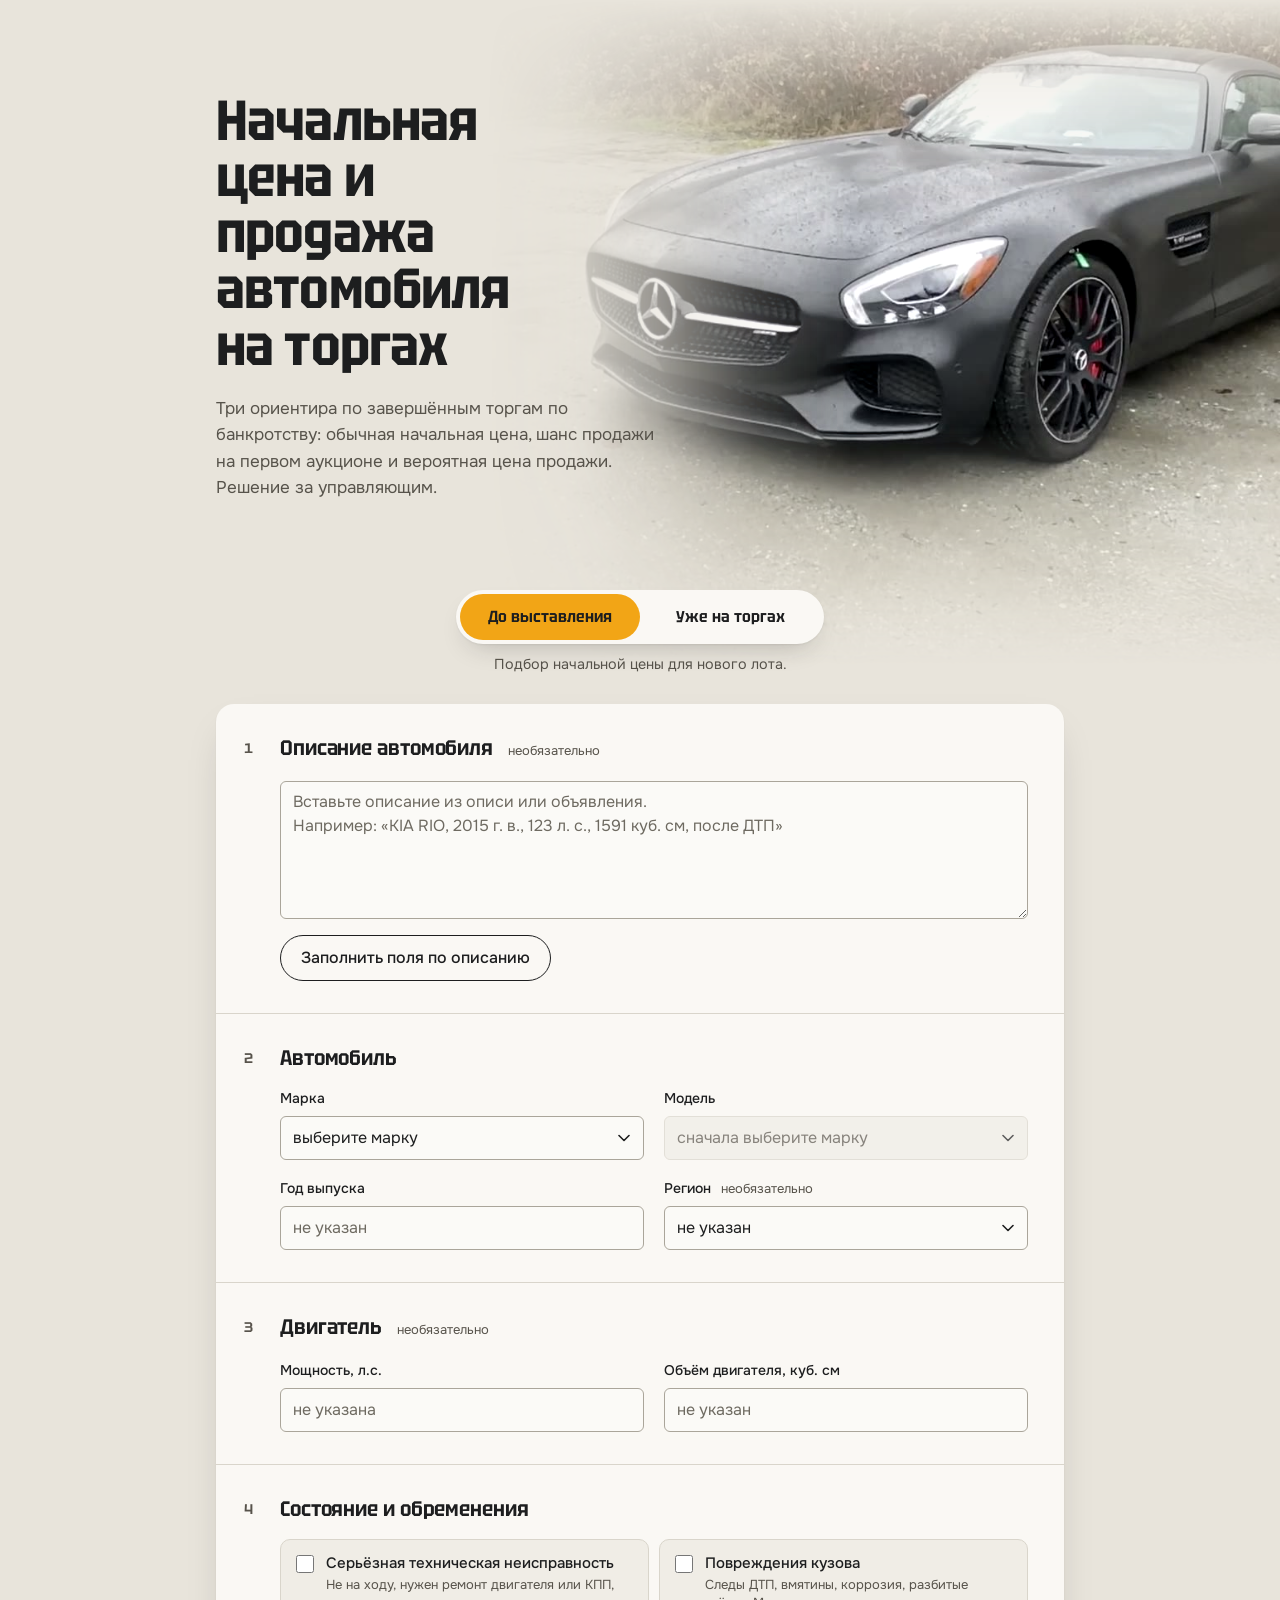
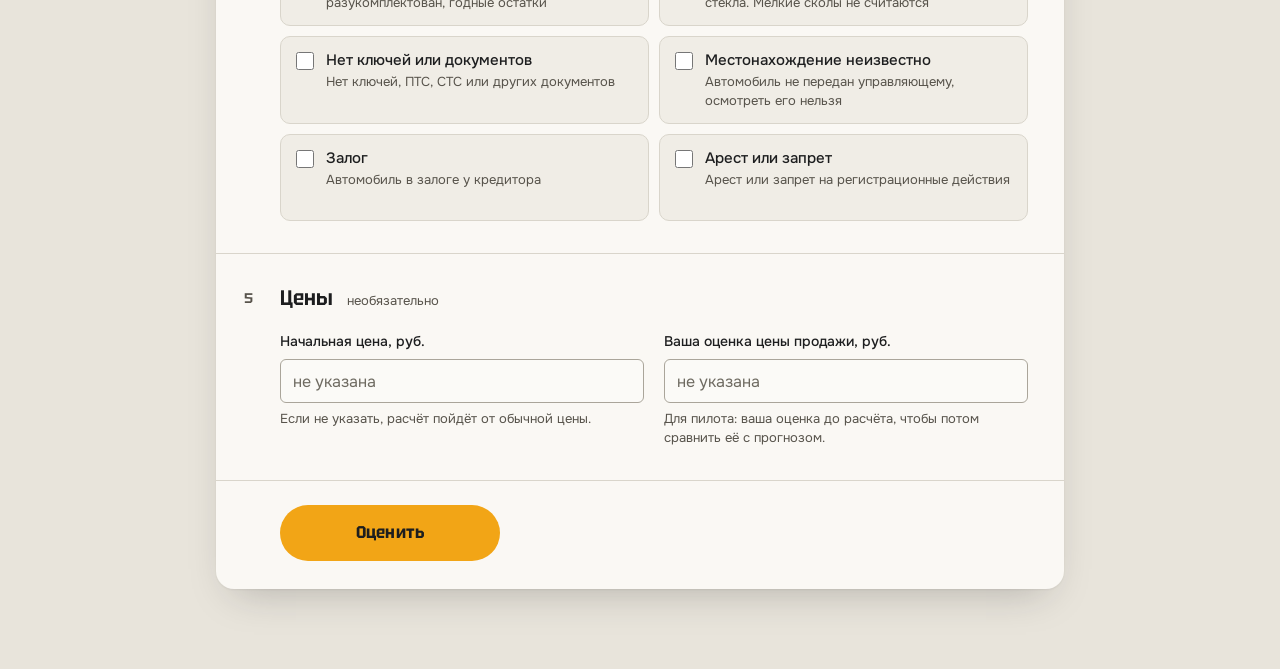
==== commit f180c8f6: "Ship to prod: final test passed, models live - One-time 2026 test of all three models (journal 35): " ====
--- a/web/index.html
+++ b/web/index.html
@@ -8,7 +8,7 @@
   <title>Цена автомобиля на торгах</title>
   <link rel="preload" href="fonts/Onest.woff2" as="font" type="font/woff2" crossorigin>
   <link rel="preload" href="fonts/Tektur.woff2" as="font" type="font/woff2" crossorigin>
-  <link rel="stylesheet" href="style.css?v=11">
+  <link rel="stylesheet" href="style.css?v=16">
 </head>
 <body data-mode="prepare">
   <header class="hero">
@@ -71,7 +71,7 @@
               <label class="field"><span class="field-name">Год выпуска</span>
                 <input name="year" class="num" inputmode="numeric" maxlength="4" placeholder="не указан" required autocomplete="off">
               </label>
-              <label class="field"><span class="field-name">Регион</span>
+              <label class="field"><span class="field-name">Регион<span class="optional">необязательно</span></span>
                 <select name="region">
                   <option value="">не указан</option>
                 </select>
@@ -163,28 +163,34 @@
         <div class="step-body">
           <h2 id="s6">Начальная цена</h2>
           <p id="demo-note" class="warning hidden">Демо-режим: сервер модели не подключён, показаны условные данные.</p>
-
-          <div class="forecast">
-            <p class="forecast-label">Обычная начальная цена для таких автомобилей</p>
-            <p class="forecast-value" id="typical-p50"></p>
-            <p class="forecast-range">У половины похожих лотов начальная цена от <span><span id="typical-from"></span> до <span id="typical-to"></span></span></p>
-          </div>
-
-          <h3>Доля продаж на первых торгах</h3>
-          <p class="hint">Варианты начальной цены и доля похожих лотов, проданных при ней на первом аукционе. Первый аукцион - около 25 дней приёма заявок; если покупателя нет, следует повторный аукцион на 10% дешевле, затем публичное предложение.<span class="screen-only prepare-only"> Выберите цену или впишите свою.</span><span class="screen-only check-only"> Нажмите на цену, чтобы увидеть прогноз.</span></p>
-          <ol class="ladder" id="ladder" aria-label="Начальная цена и доля продаж на первых торгах"></ol>
-          <form id="price-form" class="price-form prepare-only" novalidate>
-            <label class="field"><span class="field-name">Начальная цена, руб.</span>
-              <input id="chosen-price" name="chosen_price" class="num" inputmode="numeric" maxlength="11" placeholder="например: 850 000" autocomplete="off" aria-describedby="chosen-error">
-              <span class="field-error" id="chosen-error"></span>
-            </label>
-            <button type="submit" class="secondary">Рассчитать</button>
-          </form>
+          <div id="abstain-note" class="abstain hidden">
+            <p class="abstain-reason" id="abstain-reason"></p>
+            <p class="abstain-next">Цену придётся оценить вручную.</p>
+          </div>
+
+          <div id="forecast-block">
+            <div class="forecast">
+              <p class="forecast-label">Обычная начальная цена для таких автомобилей</p>
+              <p class="forecast-value" id="typical-p50"></p>
+              <p class="forecast-range">У половины похожих лотов начальная цена от <span><span id="typical-from"></span> до <span id="typical-to"></span></span></p>
+            </div>
+
+            <h3>Доля продаж на первых торгах</h3>
+            <p class="hint">Варианты начальной цены и доля похожих лотов, проданных при ней на первом аукционе. Первый аукцион - около 25 дней приёма заявок; если покупателя нет, следует повторный аукцион на 10% дешевле, затем публичное предложение.<span class="screen-only prepare-only"> Выберите цену или впишите свою.</span><span class="screen-only check-only"> Нажмите на цену, чтобы увидеть прогноз.</span></p>
+            <ol class="ladder" id="ladder" aria-label="Начальная цена и доля продаж на первых торгах"></ol>
+            <form id="price-form" class="price-form prepare-only" novalidate>
+              <label class="field"><span class="field-name">Начальная цена, руб.</span>
+                <input id="chosen-price" name="chosen_price" class="num" inputmode="numeric" maxlength="11" placeholder="например: 850 000" autocomplete="off" aria-describedby="chosen-error">
+                <span class="field-error" id="chosen-error"></span>
+              </label>
+              <button type="submit" class="secondary">Рассчитать</button>
+            </form>
+          </div>
           <p id="reliability" class="warning hidden"></p>
         </div>
       </div>
 
-      <div class="step">
+      <div class="step" id="sale-step">
         <span class="step-num" aria-hidden="true">7</span>
         <div class="step-body">
           <h2 id="s7">При начальной цене <span id="chosen-label" class="nowrap"></span></h2>
@@ -233,14 +239,14 @@
         <span class="step-num" aria-hidden="true">8</span>
         <div class="step-body">
           <h2 id="s8">Обоснование</h2>
-          <details class="basis">
-            <summary>Рынок, факторы и похожие проданные лоты</summary>
-
-            <h3>Рынок банкротных продаж</h3>
-            <p class="market-line">Без учёта начальной цены похожие автомобили продаются за <strong id="market-from"></strong> - <strong id="market-to"></strong> (медиана <strong id="market-p50"></strong>).</p>
-
-            <h3>Что влияет на цену</h3>
-            <ul id="factors" class="factors"></ul>
+          <div class="basis">
+            <div id="model-basis">
+              <h3>Рынок банкротных продаж</h3>
+              <p class="market-line">Такие машины обычно уходят за <strong id="market-from"></strong> - <strong id="market-to"></strong> (медиана <strong id="market-p50"></strong>), независимо от начальной цены.</p>
+
+              <h3>Что влияет на цену</h3>
+              <ul id="factors" class="factors"></ul>
+            </div>
 
             <h3>Похожие проданные лоты</h3>
             <div class="table-wrap">
@@ -255,7 +261,7 @@
             <h3 class="screen-only">Объявления о продаже</h3>
             <p class="hint screen-only">Для сравнения. Цены в объявлениях обычно выше, чем на торгах.</p>
             <div id="market-links" class="market-links"></div>
-          </details>
+          </div>
         </div>
       </div>
 
@@ -263,14 +269,14 @@
         <button type="button" class="secondary" id="print-btn">Скачать справку</button>
         <p class="hint">Откроется печать: выберите «Сохранить как PDF».</p>
       </div>
-      <div class="result-actions pilot-actions prepare-only">
-        <button type="button" class="secondary" id="pilot-save">Сохранить в журнал пилота</button>
+      <div class="result-actions pilot-actions prepare-only" id="pilot-actions">
+        <button type="button" class="secondary" id="pilot-save">Сохранить в журнал</button>
         <p class="hint"><span id="pilot-status" class="status" role="status">Сохранятся автомобиль, ваша оценка, начальная цена и прогноз.</span> <a href="pilot.html">Журнал пилота</a></p>
       </div>
       <p class="print-note">Статистика по завершённым торгам по банкротству на ЭТП ЦДТ, а не гарантия результата. Начальную цену выбирает арбитражный управляющий.</p>
     </section>
   </main>
 
-  <script src="app.js?v=11"></script>
+  <script src="app.js?v=16"></script>
 </body>
 </html>
--- a/web/style.css
+++ b/web/style.css
@@ -555,6 +555,27 @@
   margin: 16px 0 0;
 }
 
+.abstain {
+  padding: 20px 24px 22px;
+  border: 1px solid var(--rule);
+  border-radius: var(--radius-tile);
+  background: var(--paper-2);
+}
+
+.abstain-reason {
+  max-width: 62ch;
+  font-size: 1.0625rem;
+  margin-bottom: 10px;
+  text-wrap: pretty;
+}
+
+.abstain-next {
+  max-width: 62ch;
+  color: var(--steel);
+  font-size: 0.95rem;
+  text-wrap: pretty;
+}
+
 .forecast-label {
   font-size: 0.9rem;
   color: var(--steel);
@@ -714,6 +735,12 @@
 .pilot-actions {
   border-top: 0;
   padding-top: 0;
+}
+
+.pilot-actions .hint a {
+  display: block;
+  width: fit-content;
+  margin-top: 4px;
 }
 
 .nowrap {
@@ -870,44 +897,9 @@
   color: var(--steel);
 }
 
-.basis summary {
-  display: inline-flex;
-  align-items: center;
-  gap: 10px;
-  padding: 10px 20px;
-  border: 1px solid var(--graphite);
-  border-radius: 999px;
-  font-weight: 500;
-  cursor: pointer;
-  list-style: none;
-  transition: background-color 0.15s ease, color 0.15s ease;
-}
-
-.basis summary::-webkit-details-marker {
-  display: none;
-}
-
-.basis summary::after {
-  content: "";
-  width: 8px;
-  height: 8px;
-  border-right: 1.6px solid currentColor;
-  border-bottom: 1.6px solid currentColor;
-  transform: translateY(-2px) rotate(45deg);
-  transition: transform 0.2s var(--ease-out);
-}
-
-.basis[open] summary::after {
-  transform: translateY(2px) rotate(-135deg);
-}
-
-.basis summary:hover {
-  background: var(--graphite);
-  color: var(--paper);
-}
-
-.basis > h3:first-of-type {
-  margin-top: 28px;
+#model-basis > h3:first-child,
+#model-basis.hidden + h3 {
+  margin-top: 0;
 }
 
 .market-line {
@@ -967,6 +959,10 @@
   text-decoration: underline;
 }
 
+.page-action {
+  margin-top: 22px;
+}
+
 .pilot-page .layout {
   margin-top: -64px;
 }
@@ -1066,14 +1062,6 @@
 .pilot-outcome input[type="date"] {
   width: 100%;
   height: 44px;
-}
-
-.lots-head {
-  display: flex;
-  justify-content: space-between;
-  align-items: baseline;
-  gap: 12px;
-  flex-wrap: wrap;
 }
 
 .pilot-car a {
@@ -1469,8 +1457,6 @@
   textarea,
   .check,
   .market-card,
-  .basis summary,
-  .basis summary::after,
   .mode-thumb,
   .mode-switch button {
     transition: none;
@@ -1498,7 +1484,6 @@
   .layout > .sheet:not(.result),
   .price-form,
   .result-actions,
-  .basis summary,
   .market-links,
   .screen-only,
   .comparables td:last-child,
